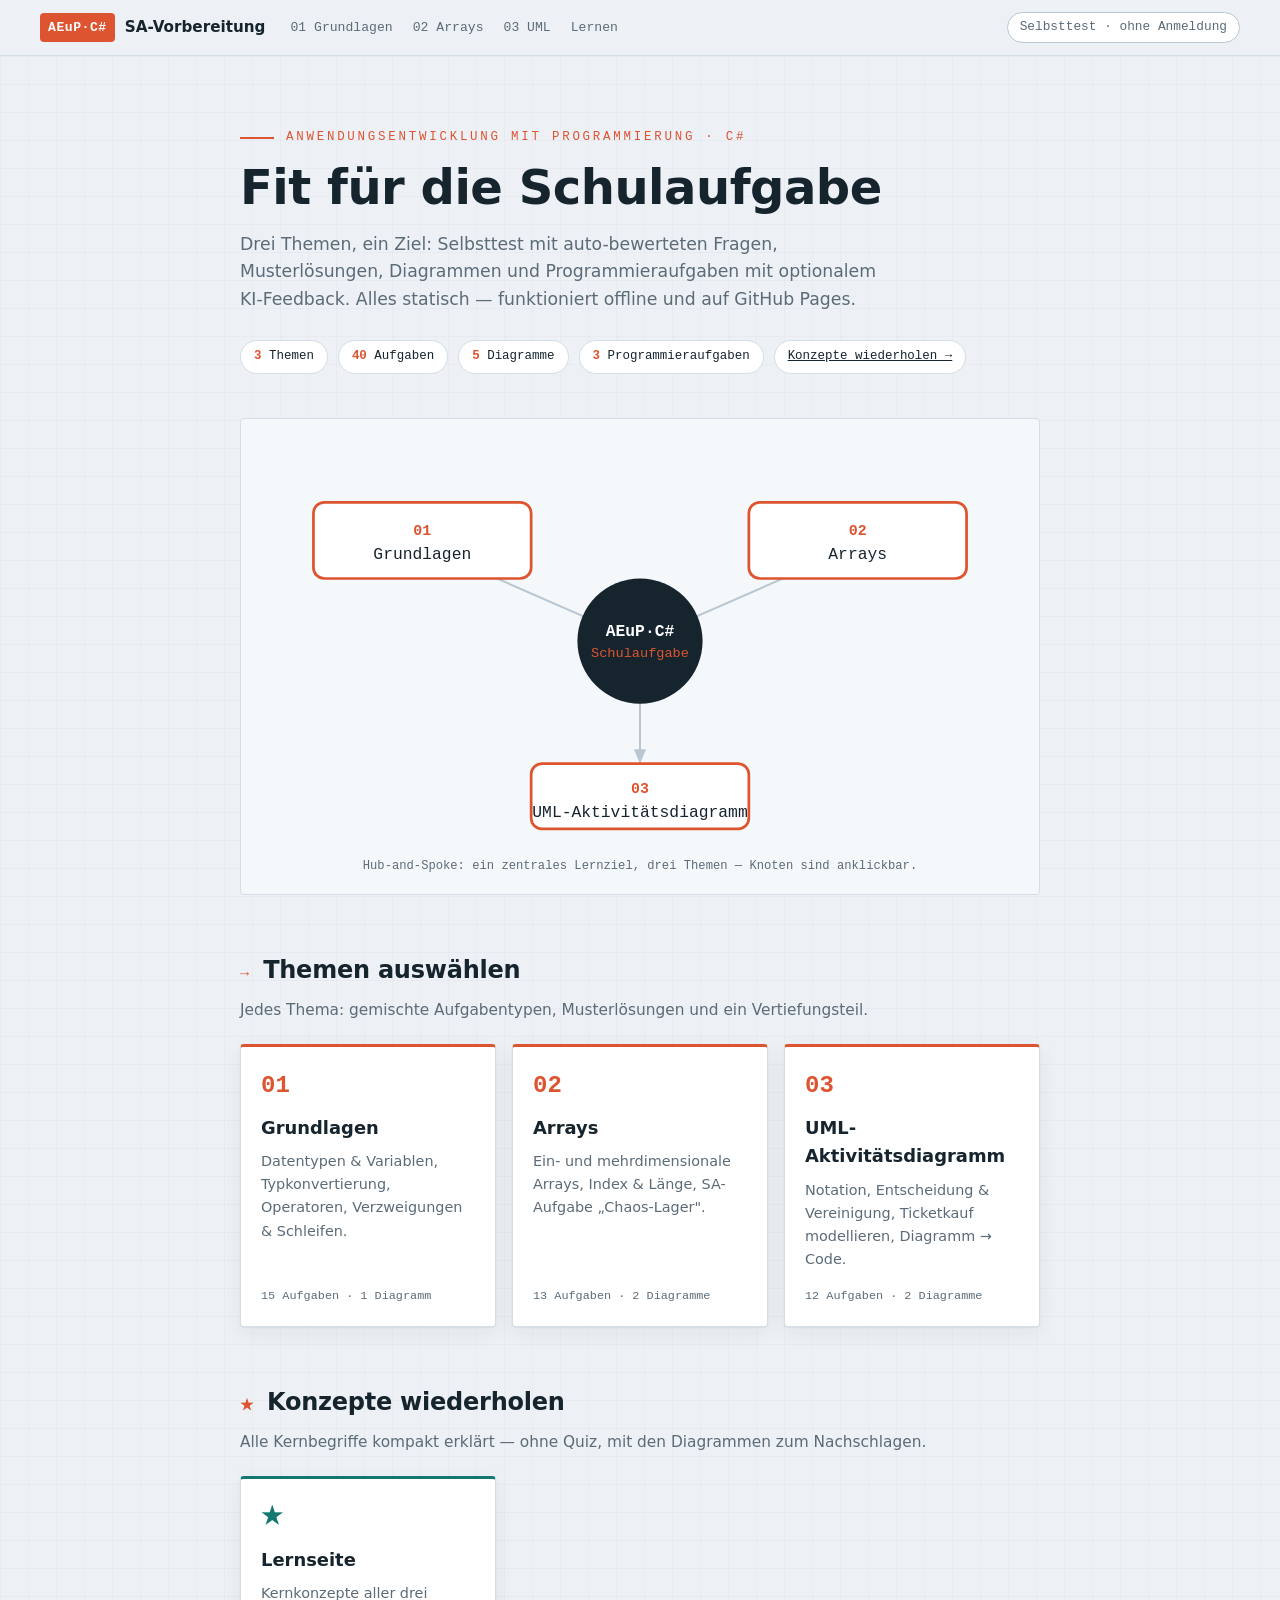
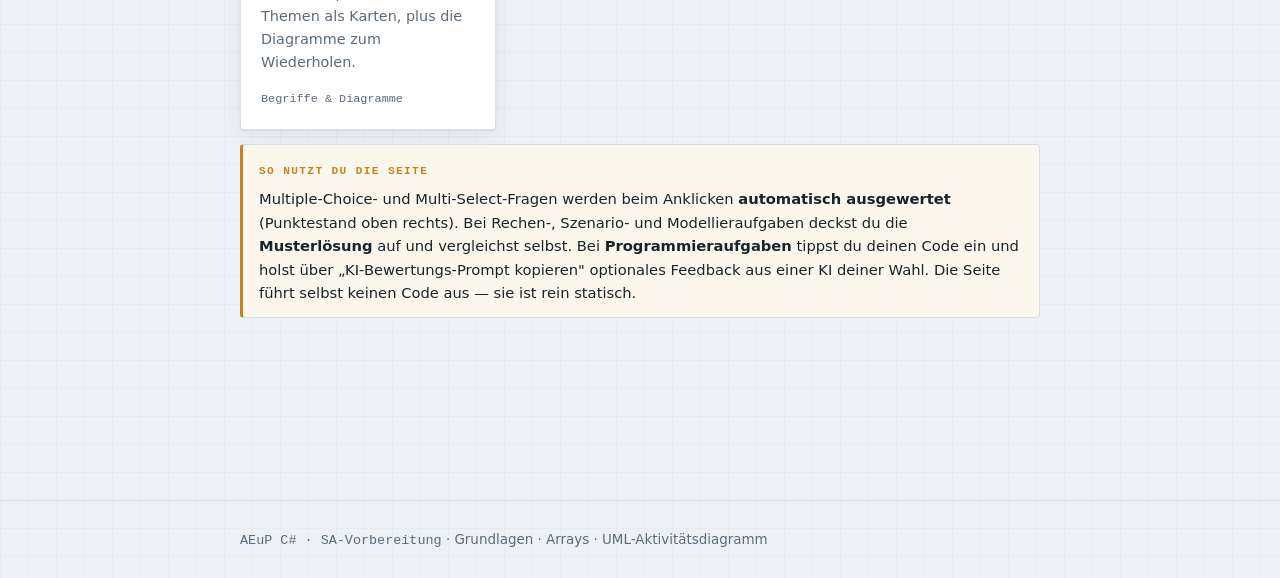
==== index.html @ 7bc51b45 "Website created" ====
<!DOCTYPE html>
<html lang="de">
<head>
<meta charset="utf-8">
<meta name="viewport" content="width=device-width, initial-scale=1">
<title>AEuP C# — SA-Vorbereitung: Grundlagen · Arrays · UML</title>
<link rel="stylesheet" href="assets/style.css">
</head>
<body>
<header class="topbar">
  <a class="brand" href="index.html"><span class="mark">AEuP·C#</span><b>SA-Vorbereitung</b></a>
  <nav class="topnav">
    <a href="01-grundlagen.html">01 Grundlagen</a>
    <a href="02-arrays.html">02 Arrays</a>
    <a href="03-uml-aktivitaetsdiagramm.html">03 UML</a>
    <a href="lernseite.html">Lernen</a>
  </nav>
  <div class="spacer"></div>
  <span class="scorechip">Selbsttest · ohne Anmeldung</span>
</header>
<main><div class="wrap">

  <section class="hero">
    <p class="eyebrow">Anwendungsentwicklung mit Programmierung · C#</p>
    <h1>Fit für die Schulaufgabe</h1>
    <p class="lede">Drei Themen, ein Ziel: Selbsttest mit auto-bewerteten Fragen, Musterlösungen, Diagrammen
      und Programmieraufgaben mit optionalem KI-Feedback. Alles statisch — funktioniert offline und auf GitHub&nbsp;Pages.</p>
    <div class="hero-meta">
      <span class="pill"><b>3</b> Themen</span>
      <span class="pill"><b>40</b> Aufgaben</span>
      <span class="pill"><b>5</b> Diagramme</span>
      <span class="pill"><b>3</b> Programmieraufgaben</span>
      <a class="pill" href="lernseite.html">Konzepte wiederholen →</a>
    </div>
  </section>

  <figure class="diagram">
    <svg viewBox="0 0 560 300" role="img" aria-label="Navigation: zentrale SA-Vorbereitung mit drei Themen">
      <defs>
        <marker id="nav-arr" markerWidth="9" markerHeight="9" refX="7" refY="3" orient="auto">
          <path d="M0,0 L7,3 L0,6 Z" fill="#B9C7D2"/>
        </marker>
      </defs>
      <!-- spokes -->
      <line x1="280" y1="150" x2="120" y2="80"  stroke="#B9C7D2" stroke-width="1.5" marker-end="url(#nav-arr)"/>
      <line x1="280" y1="150" x2="440" y2="80"  stroke="#B9C7D2" stroke-width="1.5" marker-end="url(#nav-arr)"/>
      <line x1="280" y1="150" x2="280" y2="240" stroke="#B9C7D2" stroke-width="1.5" marker-end="url(#nav-arr)"/>
      <!-- hub -->
      <circle cx="280" cy="150" r="46" fill="#16242E"/>
      <text x="280" y="146" text-anchor="middle" fill="#fff" style="font-family:var(--font-mono);font-size:12px;font-weight:700">AEuP·C#</text>
      <text x="280" y="162" text-anchor="middle" fill="#DD5430" style="font-family:var(--font-mono);font-size:10px">Schulaufgabe</text>
      <!-- node 1: Grundlagen -->
      <a href="01-grundlagen.html">
        <rect x="40" y="48" width="160" height="56" rx="8" fill="#fff" stroke="#DD5430" stroke-width="2"/>
        <text x="120" y="72" text-anchor="middle" style="font-family:var(--font-mono);font-size:11px;fill:#DD5430;font-weight:700">01</text>
        <text x="120" y="90" text-anchor="middle" class="svg-label">Grundlagen</text>
      </a>
      <!-- node 2: Arrays -->
      <a href="02-arrays.html">
        <rect x="360" y="48" width="160" height="56" rx="8" fill="#fff" stroke="#DD5430" stroke-width="2"/>
        <text x="440" y="72" text-anchor="middle" style="font-family:var(--font-mono);font-size:11px;fill:#DD5430;font-weight:700">02</text>
        <text x="440" y="90" text-anchor="middle" class="svg-label">Arrays</text>
      </a>
      <!-- node 3: UML -->
      <a href="03-uml-aktivitaetsdiagramm.html">
        <rect x="200" y="240" width="160" height="48" rx="8" fill="#fff" stroke="#DD5430" stroke-width="2"/>
        <text x="280" y="262" text-anchor="middle" style="font-family:var(--font-mono);font-size:11px;fill:#DD5430;font-weight:700">03</text>
        <text x="280" y="279" text-anchor="middle" class="svg-label">UML-Aktivitätsdiagramm</text>
      </a>
    </svg>
    <figcaption>Hub-and-Spoke: ein zentrales Lernziel, drei Themen — Knoten sind anklickbar.</figcaption>
  </figure>

  <div class="sec-head"><span class="ix">→</span><h2>Themen auswählen</h2></div>
  <p class="sec-sub">Jedes Thema: gemischte Aufgabentypen, Musterlösungen und ein Vertiefungsteil.</p>
  <div class="topic-grid">
    <a class="topic-card" href="01-grundlagen.html">
      <span class="tc-num">01</span>
      <h3>Grundlagen</h3>
      <p>Datentypen &amp; Variablen, Typkonvertierung, Operatoren, Verzweigungen &amp; Schleifen.</p>
      <span class="tc-meta">15 Aufgaben · 1 Diagramm</span>
    </a>
    <a class="topic-card" href="02-arrays.html">
      <span class="tc-num">02</span>
      <h3>Arrays</h3>
      <p>Ein- und mehrdimensionale Arrays, Index &amp; Länge, SA-Aufgabe „Chaos-Lager".</p>
      <span class="tc-meta">13 Aufgaben · 2 Diagramme</span>
    </a>
    <a class="topic-card" href="03-uml-aktivitaetsdiagramm.html">
      <span class="tc-num">03</span>
      <h3>UML-Aktivitätsdiagramm</h3>
      <p>Notation, Entscheidung &amp; Vereinigung, Ticketkauf modellieren, Diagramm → Code.</p>
      <span class="tc-meta">12 Aufgaben · 2 Diagramme</span>
    </a>
  </div>

  <div class="sec-head"><span class="ix">★</span><h2>Konzepte wiederholen</h2></div>
  <p class="sec-sub">Alle Kernbegriffe kompakt erklärt — ohne Quiz, mit den Diagrammen zum Nachschlagen.</p>
  <div class="topic-grid">
    <a class="topic-card" href="lernseite.html" style="border-top-color:var(--accent-2)">
      <span class="tc-num" style="color:var(--accent-2)">★</span>
      <h3>Lernseite</h3>
      <p>Kernkonzepte aller drei Themen als Karten, plus die Diagramme zum Wiederholen.</p>
      <span class="tc-meta">Begriffe &amp; Diagramme</span>
    </a>
  </div>

  <div class="note">
    <span class="lbl">So nutzt du die Seite</span>
    <p style="margin:.4em 0 0">Multiple-Choice- und Multi-Select-Fragen werden beim Anklicken <strong>automatisch ausgewertet</strong>
    (Punktestand oben rechts). Bei Rechen-, Szenario- und Modellieraufgaben deckst du die <strong>Musterlösung</strong> auf und
    vergleichst selbst. Bei <strong>Programmieraufgaben</strong> tippst du deinen Code ein und holst über
    „KI-Bewertungs-Prompt kopieren" optionales Feedback aus einer KI deiner Wahl. Die Seite führt selbst keinen Code aus —
    sie ist rein statisch.</p>
  </div>

</div></main>
<footer class="foot"><div class="wrap"><span class="mono">AEuP C# · SA-Vorbereitung</span> · Grundlagen · Arrays · UML-Aktivitätsdiagramm</div></footer>
</body>
</html>
---- assets/style.css ----
/* =========================================================================
   IT-Lernmaterial · Selbsttest-Website
   Visual identity: signal-orange + deep teal on cool blue-grey paper.
   Monospace carries all technical tokens — the subject's own vernacular.
   ========================================================================= */

:root {
  --ground:      #EDF1F5;
  --surface:     #FFFFFF;
  --surface-2:   #F5F8FB;
  --ink:         #16242E;
  --muted:       #5C6B78;
  --line:        #D4DEE6;
  --line-strong: #B9C7D2;
  --accent:      #DD5430;  /* signal orange — structure, emphasis */
  --accent-deep: #B23E1F;
  --accent-tint: #FBEAE3;
  --accent-2:    #15786E;  /* teal — correct / solutions */
  --accent-2-tint:#E4F1EF;
  --warn:        #B5462F;
  --gold:        #C6841E;

  --font-display: "Segoe UI Semibold","Segoe UI",system-ui,-apple-system,sans-serif;
  --font-body:    "Segoe UI",system-ui,-apple-system,"Helvetica Neue",sans-serif;
  --font-mono:    "Cascadia Code","Cascadia Mono","Consolas",ui-monospace,"SF Mono",monospace;

  --maxw: 880px;
  --radius: 4px;
  --shadow: 0 1px 2px rgba(22,36,46,.06), 0 6px 22px rgba(22,36,46,.06);
}

* { box-sizing: border-box; }

html { scroll-behavior: smooth; scroll-padding-top: 84px; }

body {
  margin: 0;
  font-family: var(--font-body);
  color: var(--ink);
  background: var(--ground);
  line-height: 1.6;
  -webkit-font-smoothing: antialiased;
  background-image:
    linear-gradient(rgba(22,36,46,.022) 1px, transparent 1px),
    linear-gradient(90deg, rgba(22,36,46,.022) 1px, transparent 1px);
  background-size: 28px 28px;
}

/* ---------- top bar ---------------------------------------------------- */
.topbar {
  position: sticky; top: 0; z-index: 50;
  display: flex; align-items: center; gap: 16px;
  padding: 12px clamp(16px,4vw,40px);
  background: rgba(237,241,245,.86);
  backdrop-filter: blur(8px);
  border-bottom: 1px solid var(--line);
}
.brand { display: flex; align-items: center; gap: 10px; text-decoration: none; color: var(--ink); }
.brand .mark {
  font-family: var(--font-mono); font-weight: 700; letter-spacing: .04em;
  background: var(--accent); color: #fff; padding: 4px 8px; border-radius: var(--radius);
  font-size: .82rem;
}
.brand .mark .slash { opacity: .6; }
.brand b { font-weight: 700; font-size: .95rem; }
.brand span.sub { color: var(--muted); font-size: .8rem; }
.topbar .spacer { flex: 1; }
.topnav { display: flex; gap: 2px; flex-wrap: wrap; }
.topnav a {
  font-family: var(--font-mono); font-size: .82rem; text-decoration: none;
  color: var(--muted); padding: 5px 9px; border-radius: var(--radius);
}
.topnav a:hover { color: var(--ink); background: var(--surface-2); }
.topnav a.current { color: #fff; background: var(--accent); }

/* score chip */
.scorechip {
  font-family: var(--font-mono); font-size: .8rem; color: var(--muted);
  border: 1px solid var(--line-strong); border-radius: 999px; padding: 4px 12px;
  background: var(--surface); white-space: nowrap;
}
.scorechip b { color: var(--accent-2); }

/* ---------- layout ----------------------------------------------------- */
.wrap { max-width: var(--maxw); margin: 0 auto; padding: 0 clamp(16px,4vw,40px); }
main { padding-bottom: 96px; }

/* ---------- hero ------------------------------------------------------- */
.hero { padding: clamp(36px,7vw,72px) 0 clamp(28px,4vw,40px); }
.eyebrow {
  font-family: var(--font-mono); font-size: .78rem; letter-spacing: .22em;
  text-transform: uppercase; color: var(--accent); margin: 0 0 14px;
  display: flex; align-items: center; gap: 12px;
}
.eyebrow::before { content:""; width: 34px; height: 2px; background: var(--accent); display:inline-block; }

.hero-num {
  font-family: var(--font-mono); font-weight: 700;
  font-size: clamp(3.4rem,12vw,7rem); line-height: .9; color: var(--ink);
  display: flex; align-items: baseline; gap: .15em;
}
.hero-num .hash { color: var(--accent); font-size: .5em; }
h1 {
  font-family: var(--font-display); font-weight: 700;
  font-size: clamp(1.8rem,4.4vw,3rem); line-height: 1.06; margin: 6px 0 0;
  letter-spacing: -.01em;
}
.hero .lede { font-size: 1.08rem; color: var(--muted); max-width: 60ch; margin: 18px 0 0; }

.hero-meta { display: flex; flex-wrap: wrap; gap: 10px; margin-top: 26px; }
.pill {
  font-family: var(--font-mono); font-size: .78rem; color: var(--ink);
  background: var(--surface); border: 1px solid var(--line); border-radius: 999px;
  padding: 6px 13px;
}
.pill b { color: var(--accent); }

/* ---------- section heads --------------------------------------------- */
.sec-head { margin: 56px 0 8px; display: flex; align-items: baseline; gap: 14px; }
.sec-head .ix {
  font-family: var(--font-mono); color: var(--accent); font-weight: 700; font-size: .95rem;
}
.sec-head h2 {
  font-family: var(--font-display); font-weight: 700; font-size: 1.5rem; margin: 0;
  letter-spacing: -.01em;
}
.sec-sub { color: var(--muted); margin: 0 0 22px; font-size: .96rem; }
hr.rule { border: 0; border-top: 1px solid var(--line); margin: 0; }

/* ---------- question cards -------------------------------------------- */
.q {
  background: var(--surface); border: 1px solid var(--line); border-radius: var(--radius);
  box-shadow: var(--shadow); margin: 18px 0; overflow: hidden;
  border-left: 3px solid var(--line-strong);
}
.q.answered-ok  { border-left-color: var(--accent-2); }
.q.answered-bad { border-left-color: var(--accent); }

.q-head {
  display: flex; align-items: center; gap: 12px;
  padding: 14px 22px 0;
}
.q-num {
  font-family: var(--font-mono); font-weight: 700; color: var(--accent); font-size: .95rem;
}
.q-type {
  font-family: var(--font-mono); font-size: .68rem; letter-spacing: .12em; text-transform: uppercase;
  color: var(--muted); border: 1px solid var(--line); border-radius: 999px; padding: 2px 9px;
}
.q-type.calc { color: var(--accent-deep); border-color: var(--accent-tint); background: var(--accent-tint); }
.q-pts { margin-left: auto; font-family: var(--font-mono); font-size: .72rem; color: var(--muted); }

.q-body { padding: 12px 22px 4px; }
.q-text { margin: 0 0 14px; font-size: 1.02rem; }
.q-text strong { font-weight: 700; }
.q-body code, .mono { font-family: var(--font-mono); }
.q-body code {
  background: var(--surface-2); border: 1px solid var(--line); border-radius: 3px;
  padding: .05em .4em; font-size: .92em;
}

/* options */
.q-options { list-style: none; margin: 0 0 8px; padding: 0; display: grid; gap: 8px; }
.opt {
  display: flex; align-items: flex-start; gap: 11px;
  padding: 11px 14px; border: 1px solid var(--line); border-radius: var(--radius);
  cursor: pointer; transition: background .12s, border-color .12s; background: var(--surface);
  font-size: .98rem;
}
.opt:hover { background: var(--surface-2); border-color: var(--line-strong); }
.opt .tick {
  flex: none; width: 20px; height: 20px; border: 1.5px solid var(--line-strong);
  border-radius: 50%; display: grid; place-items: center; margin-top: 1px;
  font-family: var(--font-mono); font-size: .7rem; color: transparent;
}
.opt[data-multi="true"] .tick { border-radius: 4px; }
.q-options.locked .opt { cursor: default; }
.opt.picked { border-color: var(--ink); background: var(--surface-2); }
.opt.picked .tick { background: var(--ink); border-color: var(--ink); color: #fff; }
.q-options:not(.locked) .opt.picked .tick::after { content: "✓"; }
.opt.correct   { border-color: var(--accent-2); background: var(--accent-2-tint); }
.opt.correct .tick { background: var(--accent-2); border-color: var(--accent-2); color:#fff; }
.opt.wrong     { border-color: var(--warn); background: var(--accent-tint); }
.opt.wrong .tick { background: var(--warn); border-color: var(--warn); color:#fff; }
.opt.reveal-correct { border-color: var(--accent-2); }
.opt.reveal-correct .tick { color: var(--accent-2); border-color: var(--accent-2); }

/* reveal button + solution */
.q-foot { padding: 4px 22px 18px; display: flex; gap: 10px; flex-wrap: wrap; }
.q-reveal {
  font-family: var(--font-mono); font-size: .82rem; cursor: pointer;
  background: transparent; color: var(--accent-2); border: 1px solid var(--accent-2);
  border-radius: var(--radius); padding: 7px 14px; transition: background .12s,color .12s;
}
.q-reveal:hover { background: var(--accent-2); color: #fff; }
.q-reveal[aria-expanded="true"] { background: var(--accent-2); color:#fff; }
.q-check {
  font-family: var(--font-mono); font-size: .82rem; cursor: pointer;
  background: var(--ink); color: #fff; border: 1px solid var(--ink);
  border-radius: var(--radius); padding: 7px 14px;
}
.q-check:hover { background: #0e1920; }

.q-solution {
  margin: 14px 22px 20px; padding: 16px 18px;
  background: var(--accent-2-tint); border: 1px solid #BFE0DB; border-left: 3px solid var(--accent-2);
  border-radius: var(--radius); font-size: .96rem;
}
.q-solution[hidden] { display: none; }
.q-solution .sol-label {
  font-family: var(--font-mono); font-size: .68rem; letter-spacing: .14em; text-transform: uppercase;
  color: var(--accent-2); font-weight: 700; display: block; margin-bottom: 8px;
}
.q-solution p { margin: 0 0 8px; }
.q-solution p:last-child { margin-bottom: 0; }
.q-solution ul, .q-solution ol { margin: 6px 0; padding-left: 22px; }
.q-solution li { margin: 4px 0; }
.q-solution code {
  font-family: var(--font-mono); background: rgba(255,255,255,.7);
  border: 1px solid #BFE0DB; border-radius: 3px; padding: .04em .35em;
}
.q-solution .step {
  font-family: var(--font-mono); font-size: .9rem; background: rgba(255,255,255,.75);
  border: 1px solid #CFE5E1; border-radius: 4px; padding: 8px 12px; margin: 8px 0; white-space: pre-wrap;
}
.tag-mistake {
  display:inline-block; font-family:var(--font-mono); font-size:.7rem; color:var(--warn);
  background:var(--accent-tint); border:1px solid #EBC9BD; border-radius:999px; padding:1px 8px; margin-right:6px;
}

/* ---------- figures / diagrams ---------------------------------------- */
figure.diagram {
  margin: 4px 0 16px; padding: 18px; background: var(--surface-2);
  border: 1px solid var(--line); border-radius: var(--radius); overflow-x: auto;
}
figure.diagram svg { display: block; max-width: 100%; height: auto; margin: 0 auto; }
figure.diagram figcaption {
  font-family: var(--font-mono); font-size: .76rem; color: var(--muted);
  margin-top: 12px; text-align: center;
}
.svg-label { font-family: var(--font-mono); font-size: 12px; fill: var(--ink); }
.svg-label-sm { font-family: var(--font-mono); font-size: 10px; fill: var(--muted); }
.svg-title { font-family: var(--font-body); font-weight: 700; font-size: 13px; fill: var(--ink); }

/* ---------- gallery page ---------------------------------------------- */
.gal-nav { display: flex; flex-wrap: wrap; gap: 8px; margin-top: 18px; }
.gal-nav a.pill { text-decoration: none; transition: border-color .15s, transform .15s; }
.gal-nav a.pill:hover { border-color: var(--line-strong); transform: translateY(-2px); }
.gal-nav .cnt {
  font-family: var(--font-mono); font-size: .7rem; color: var(--accent); margin-left: 4px;
}
.sec-sub .src-link { color: var(--accent); text-decoration: none; font-weight: 600; }
.sec-sub .src-link:hover { text-decoration: underline; }
.gal-grid {
  display: grid; grid-template-columns: repeat(auto-fill, minmax(360px, 1fr));
  gap: 16px; margin-top: 8px;
}
.gal-item { display: flex; }
.gal-item figure.diagram { margin: 0; width: 100%; }

/* ---------- learning page (concept review) ---------------------------- */
.learn-grid {
  display: grid; grid-template-columns: repeat(auto-fill, minmax(260px, 1fr));
  gap: 12px; margin: 8px 0 18px;
}
.learn-card {
  background: var(--surface); border: 1px solid var(--line); border-radius: var(--radius);
  border-left: 3px solid var(--accent-2); padding: 14px 16px; box-shadow: var(--shadow);
}
.learn-card .lc-term {
  font-family: var(--font-mono); font-weight: 700; color: var(--accent-2);
  font-size: .92rem; display: block; margin-bottom: 5px;
}
.learn-card .lc-def { margin: 0; font-size: .92rem; color: var(--ink); }
.learn-card .lc-def code {
  font-family: var(--font-mono); background: var(--surface-2);
  border: 1px solid var(--line); border-radius: 3px; padding: .04em .35em; font-size: .9em;
}

/* ---------- reference tables ------------------------------------------ */
.tbl-wrap { overflow-x: auto; margin: 4px 0 12px; }
table.ref {
  border-collapse: collapse; width: 100%; font-size: .9rem; background: var(--surface);
}
table.ref th, table.ref td { border: 1px solid var(--line); padding: 8px 11px; text-align: left; vertical-align: top; }
table.ref th { background: var(--ink); color: #fff; font-weight: 600; font-size: .82rem; }
table.ref tr:nth-child(even) td { background: var(--surface-2); }
table.ref code, table.ref .mono { font-family: var(--font-mono); font-size: .9em; }

/* ---------- callouts --------------------------------------------------- */
.note {
  border: 1px solid var(--line); border-left: 3px solid var(--gold); background: #FCF7EC;
  border-radius: var(--radius); padding: 12px 16px; margin: 14px 0; font-size: .92rem;
}
.note .lbl { font-family: var(--font-mono); font-size: .7rem; letter-spacing:.12em; text-transform:uppercase; color: var(--gold); font-weight:700; }

/* ---------- index page topic grid ------------------------------------- */
.topic-grid { display: grid; grid-template-columns: repeat(auto-fill,minmax(250px,1fr)); gap: 16px; margin: 8px 0 0; }
.topic-card {
  display: flex; flex-direction: column; gap: 8px; text-decoration: none; color: var(--ink);
  background: var(--surface); border: 1px solid var(--line); border-radius: var(--radius);
  padding: 20px; box-shadow: var(--shadow); transition: transform .14s, border-color .14s, box-shadow .14s;
  border-top: 3px solid var(--accent);
}
.topic-card:hover { transform: translateY(-3px); border-color: var(--line-strong);
  box-shadow: 0 8px 30px rgba(22,36,46,.12); }
.topic-card .tc-num { font-family: var(--font-mono); font-weight: 700; color: var(--accent); font-size: 1.5rem; }
.topic-card h3 { font-family: var(--font-display); margin: 0; font-size: 1.12rem; }
.topic-card p { margin: 0; color: var(--muted); font-size: .9rem; }
.topic-card .tc-meta { margin-top: auto; font-family: var(--font-mono); font-size: .74rem; color: var(--muted); padding-top: 8px; }

/* ---------- pager (prev/next) ----------------------------------------- */
.pager { display: flex; justify-content: space-between; gap: 12px; margin-top: 64px; }
.pager a {
  flex: 1; text-decoration: none; color: var(--ink); background: var(--surface);
  border: 1px solid var(--line); border-radius: var(--radius); padding: 16px 18px;
  transition: border-color .14s, background .14s;
}
.pager a:hover { border-color: var(--accent); }
.pager a.next { text-align: right; }
.pager a span { display: block; font-family: var(--font-mono); font-size: .72rem; color: var(--muted); letter-spacing:.1em; text-transform:uppercase; }
.pager a b { font-weight: 700; }
.pager a[aria-disabled="true"] { opacity: .4; pointer-events: none; }

/* ---------- controls bar ---------------------------------------------- */
.controls { display: flex; flex-wrap: wrap; gap: 10px; align-items: center; margin: 8px 0 24px; }
.btn {
  font-family: var(--font-mono); font-size: .82rem; cursor: pointer; border-radius: var(--radius);
  padding: 8px 15px; border: 1px solid var(--line-strong); background: var(--surface); color: var(--ink);
  transition: background .12s, border-color .12s, color .12s;
}
.btn:hover { border-color: var(--accent); }
.btn.primary { background: var(--accent); border-color: var(--accent); color: #fff; }
.btn.primary:hover { background: var(--accent-deep); border-color: var(--accent-deep); }

/* ---------- footer ----------------------------------------------------- */
.foot { border-top: 1px solid var(--line); margin-top: 72px; padding: 28px 0; color: var(--muted); font-size: .84rem; }
.foot .mono { font-family: var(--font-mono); }

/* ---------- accessibility & motion ------------------------------------ */
:focus-visible { outline: 2px solid var(--accent); outline-offset: 2px; }
@media (prefers-reduced-motion: reduce) {
  * { animation: none !important; transition: none !important; scroll-behavior: auto; }
}
@media (max-width: 620px) {
  .topnav { display: none; }
  .q-head, .q-body, .q-foot { padding-left: 16px; padding-right: 16px; }
  .q-solution { margin-left: 16px; margin-right: 16px; }
}
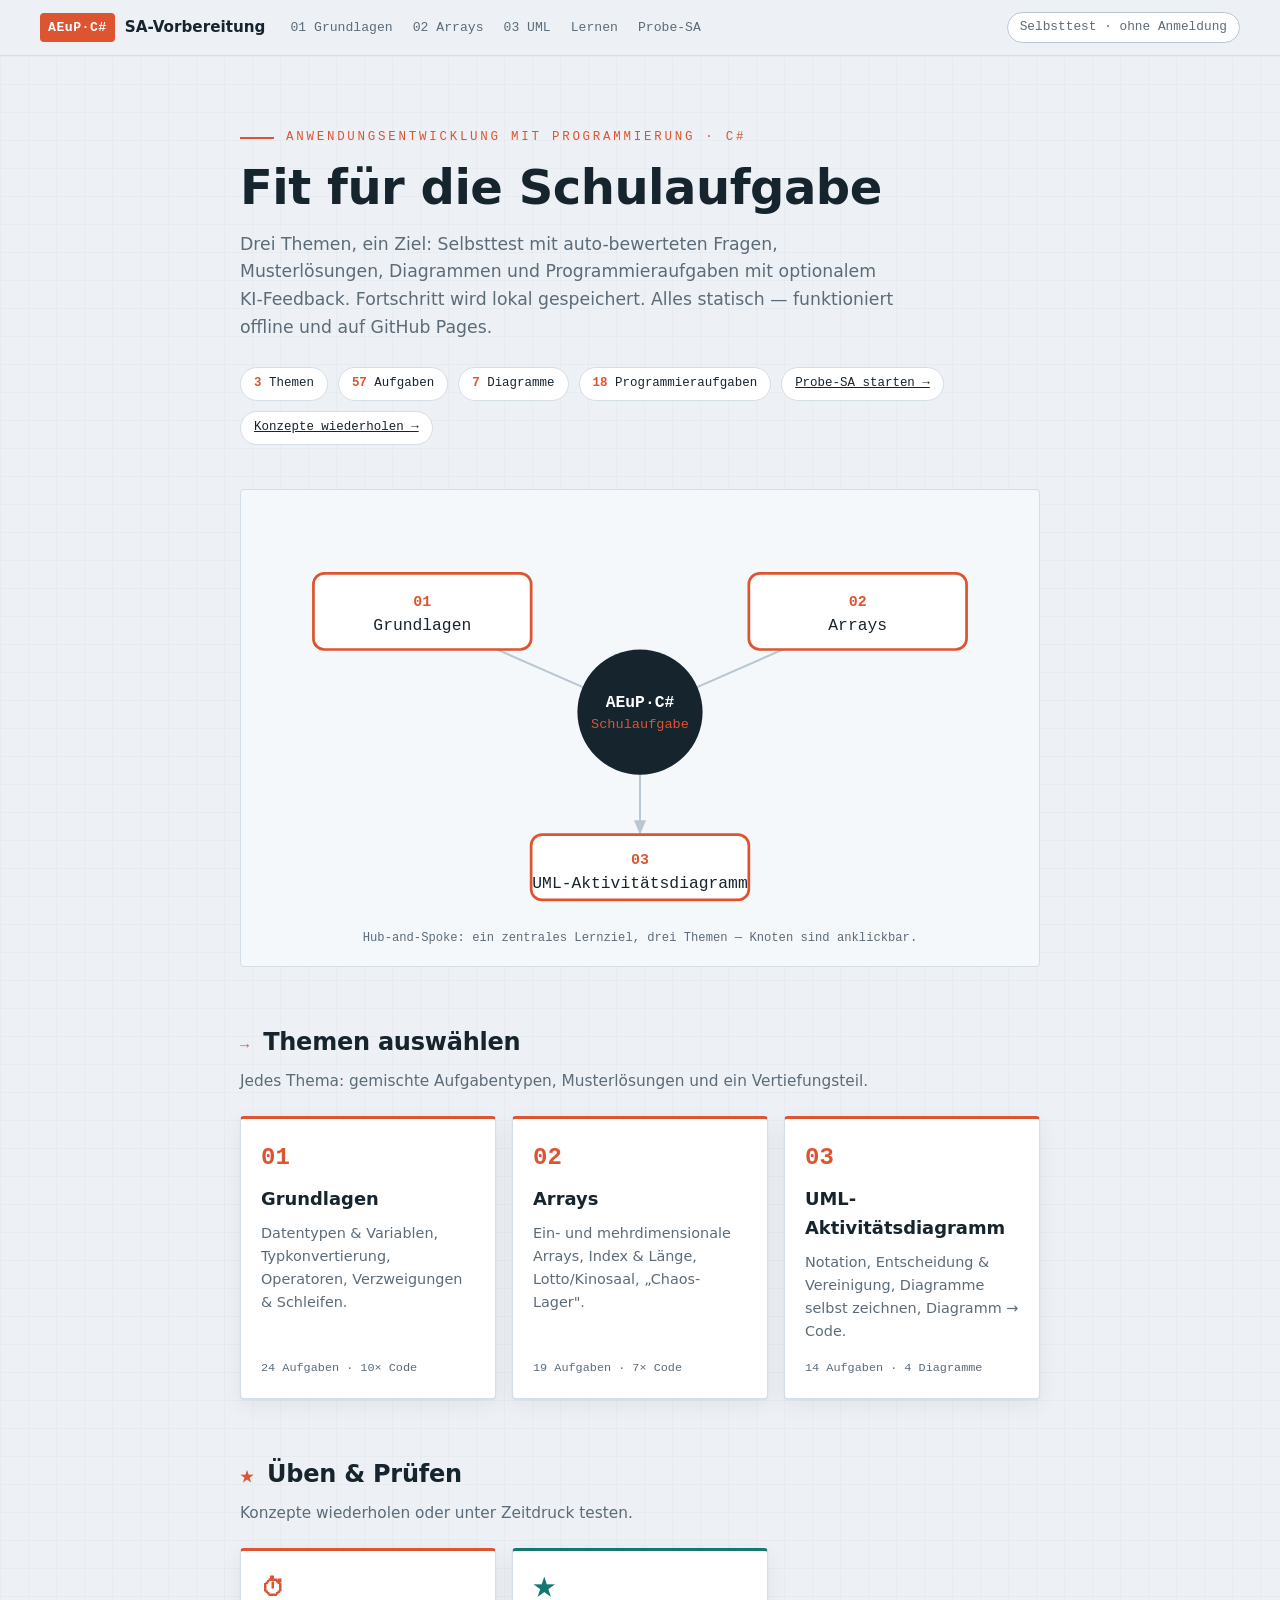
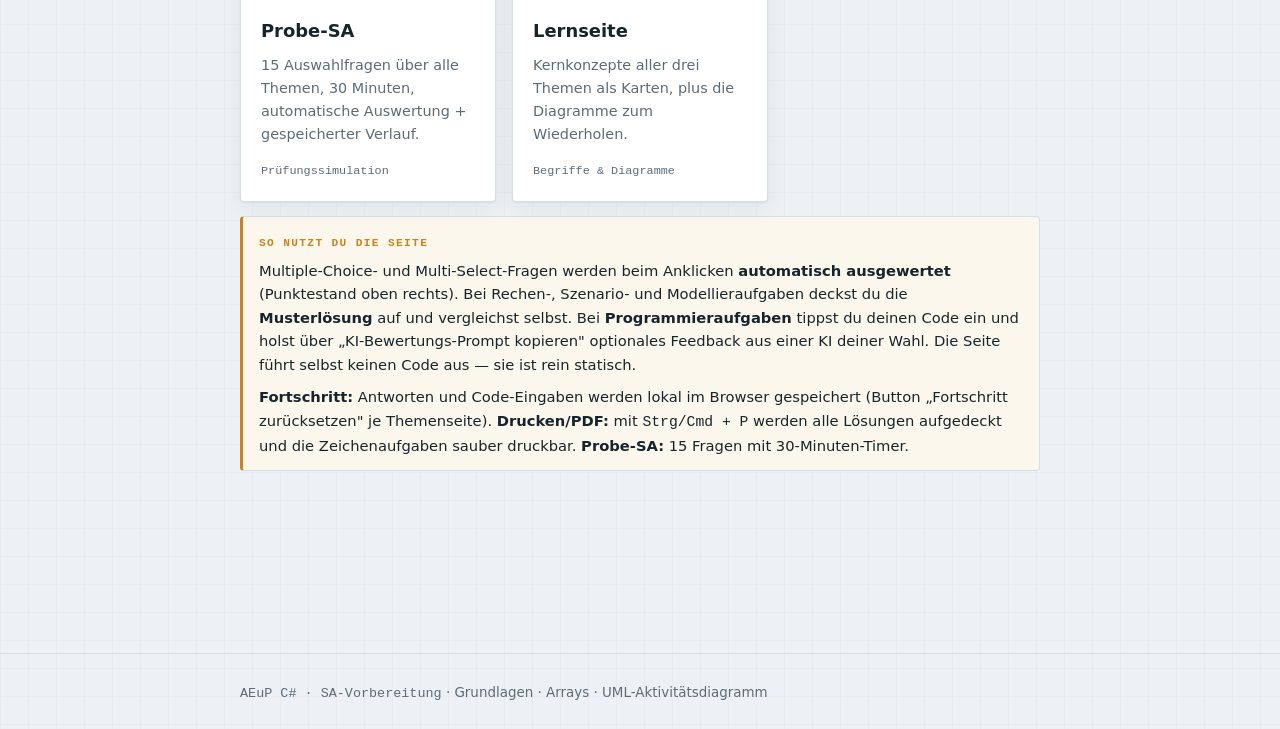
==== commit e992520d: "Updated and Added more tasks" ====
--- a/index.html
+++ b/index.html
@@ -5,6 +5,7 @@
 <meta name="viewport" content="width=device-width, initial-scale=1">
 <title>AEuP C# — SA-Vorbereitung: Grundlagen · Arrays · UML</title>
 <link rel="stylesheet" href="assets/style.css">
+<link rel="stylesheet" href="assets/print.css">
 </head>
 <body>
 <header class="topbar">
@@ -14,6 +15,7 @@
     <a href="02-arrays.html">02 Arrays</a>
     <a href="03-uml-aktivitaetsdiagramm.html">03 UML</a>
     <a href="lernseite.html">Lernen</a>
+    <a href="pruefung.html">Probe-SA</a>
   </nav>
   <div class="spacer"></div>
   <span class="scorechip">Selbsttest · ohne Anmeldung</span>
@@ -24,12 +26,14 @@
     <p class="eyebrow">Anwendungsentwicklung mit Programmierung · C#</p>
     <h1>Fit für die Schulaufgabe</h1>
     <p class="lede">Drei Themen, ein Ziel: Selbsttest mit auto-bewerteten Fragen, Musterlösungen, Diagrammen
-      und Programmieraufgaben mit optionalem KI-Feedback. Alles statisch — funktioniert offline und auf GitHub&nbsp;Pages.</p>
+      und Programmieraufgaben mit optionalem KI-Feedback. Fortschritt wird lokal gespeichert. Alles statisch —
+      funktioniert offline und auf GitHub&nbsp;Pages.</p>
     <div class="hero-meta">
       <span class="pill"><b>3</b> Themen</span>
-      <span class="pill"><b>40</b> Aufgaben</span>
-      <span class="pill"><b>5</b> Diagramme</span>
-      <span class="pill"><b>3</b> Programmieraufgaben</span>
+      <span class="pill"><b>57</b> Aufgaben</span>
+      <span class="pill"><b>7</b> Diagramme</span>
+      <span class="pill"><b>18</b> Programmieraufgaben</span>
+      <a class="pill" href="pruefung.html">Probe-SA starten →</a>
       <a class="pill" href="lernseite.html">Konzepte wiederholen →</a>
     </div>
   </section>
@@ -78,25 +82,31 @@
       <span class="tc-num">01</span>
       <h3>Grundlagen</h3>
       <p>Datentypen &amp; Variablen, Typkonvertierung, Operatoren, Verzweigungen &amp; Schleifen.</p>
-      <span class="tc-meta">15 Aufgaben · 1 Diagramm</span>
+      <span class="tc-meta">24 Aufgaben · 10× Code</span>
     </a>
     <a class="topic-card" href="02-arrays.html">
       <span class="tc-num">02</span>
       <h3>Arrays</h3>
-      <p>Ein- und mehrdimensionale Arrays, Index &amp; Länge, SA-Aufgabe „Chaos-Lager".</p>
-      <span class="tc-meta">13 Aufgaben · 2 Diagramme</span>
+      <p>Ein- und mehrdimensionale Arrays, Index &amp; Länge, Lotto/Kinosaal, „Chaos-Lager".</p>
+      <span class="tc-meta">19 Aufgaben · 7× Code</span>
     </a>
     <a class="topic-card" href="03-uml-aktivitaetsdiagramm.html">
       <span class="tc-num">03</span>
       <h3>UML-Aktivitätsdiagramm</h3>
-      <p>Notation, Entscheidung &amp; Vereinigung, Ticketkauf modellieren, Diagramm → Code.</p>
-      <span class="tc-meta">12 Aufgaben · 2 Diagramme</span>
+      <p>Notation, Entscheidung &amp; Vereinigung, Diagramme selbst zeichnen, Diagramm → Code.</p>
+      <span class="tc-meta">14 Aufgaben · 4 Diagramme</span>
     </a>
   </div>
 
-  <div class="sec-head"><span class="ix">★</span><h2>Konzepte wiederholen</h2></div>
-  <p class="sec-sub">Alle Kernbegriffe kompakt erklärt — ohne Quiz, mit den Diagrammen zum Nachschlagen.</p>
+  <div class="sec-head"><span class="ix">★</span><h2>Üben &amp; Prüfen</h2></div>
+  <p class="sec-sub">Konzepte wiederholen oder unter Zeitdruck testen.</p>
   <div class="topic-grid">
+    <a class="topic-card" href="pruefung.html">
+      <span class="tc-num">⏱</span>
+      <h3>Probe-SA</h3>
+      <p>15 Auswahlfragen über alle Themen, 30 Minuten, automatische Auswertung + gespeicherter Verlauf.</p>
+      <span class="tc-meta">Prüfungssimulation</span>
+    </a>
     <a class="topic-card" href="lernseite.html" style="border-top-color:var(--accent-2)">
       <span class="tc-num" style="color:var(--accent-2)">★</span>
       <h3>Lernseite</h3>
@@ -112,6 +122,9 @@
     vergleichst selbst. Bei <strong>Programmieraufgaben</strong> tippst du deinen Code ein und holst über
     „KI-Bewertungs-Prompt kopieren" optionales Feedback aus einer KI deiner Wahl. Die Seite führt selbst keinen Code aus —
     sie ist rein statisch.</p>
+    <p style="margin:.6em 0 0"><strong>Fortschritt:</strong> Antworten und Code-Eingaben werden lokal im Browser gespeichert
+    (Button „Fortschritt zurücksetzen" je Themenseite). <strong>Drucken/PDF:</strong> mit <code>Strg/Cmd&nbsp;+&nbsp;P</code> werden
+    alle Lösungen aufgedeckt und die Zeichenaufgaben sauber druckbar. <strong>Probe-SA:</strong> 15 Fragen mit 30-Minuten-Timer.</p>
   </div>
 
 </div></main>
--- a/assets/print.css
+++ b/assets/print.css
@@ -0,0 +1,33 @@
+/* Druck-/PDF-Ansicht — alle Seiten.
+   Blendet Bedienelemente aus, deckt ALLE Lösungen auf (zum Lernen auf Papier),
+   und sorgt für saubere Umbrüche. Wird zusätzlich zu style.css eingebunden. */
+@media print {
+  :root { --shadow: none; }
+
+  body { background: #fff !important; background-image: none !important; color: #000; }
+
+  /* Bedienelemente und Navigation ausblenden */
+  .topbar, .controls, .pager, .gal-nav, .foot,
+  .q-foot, .q-reveal, .q-check, .q-copyprompt, .code-hint { display: none !important; }
+
+  main { padding-bottom: 0; }
+  .wrap { max-width: 100%; padding: 0 8mm; }
+
+  /* Alle Lösungen sichtbar machen (auch normalerweise eingeklappte) */
+  .q-solution[hidden], .q-solution { display: block !important; }
+
+  /* Karten nicht über Seitenränder zerreißen */
+  .q, figure.diagram, .learn-card, .topic-card { break-inside: avoid; page-break-inside: avoid; }
+  .sec-head { break-after: avoid; page-break-after: avoid; }
+
+  /* Eingabefelder als leere Linien zum Beschriften drucken */
+  .code-input { min-height: 120px; border: 1px solid #999; background: #fff; }
+
+  /* Diagramme klar in Schwarz/Weiß */
+  figure.diagram { background: #fff !important; border: 1px solid #ccc; }
+  .q-solution pre { background: #f4f4f4 !important; border: 1px solid #ccc; }
+  .q-solution pre code { color: #111 !important; }
+
+  a[href]::after { content: ""; } /* keine URL-Anhänge */
+  @page { margin: 14mm 10mm; }
+}
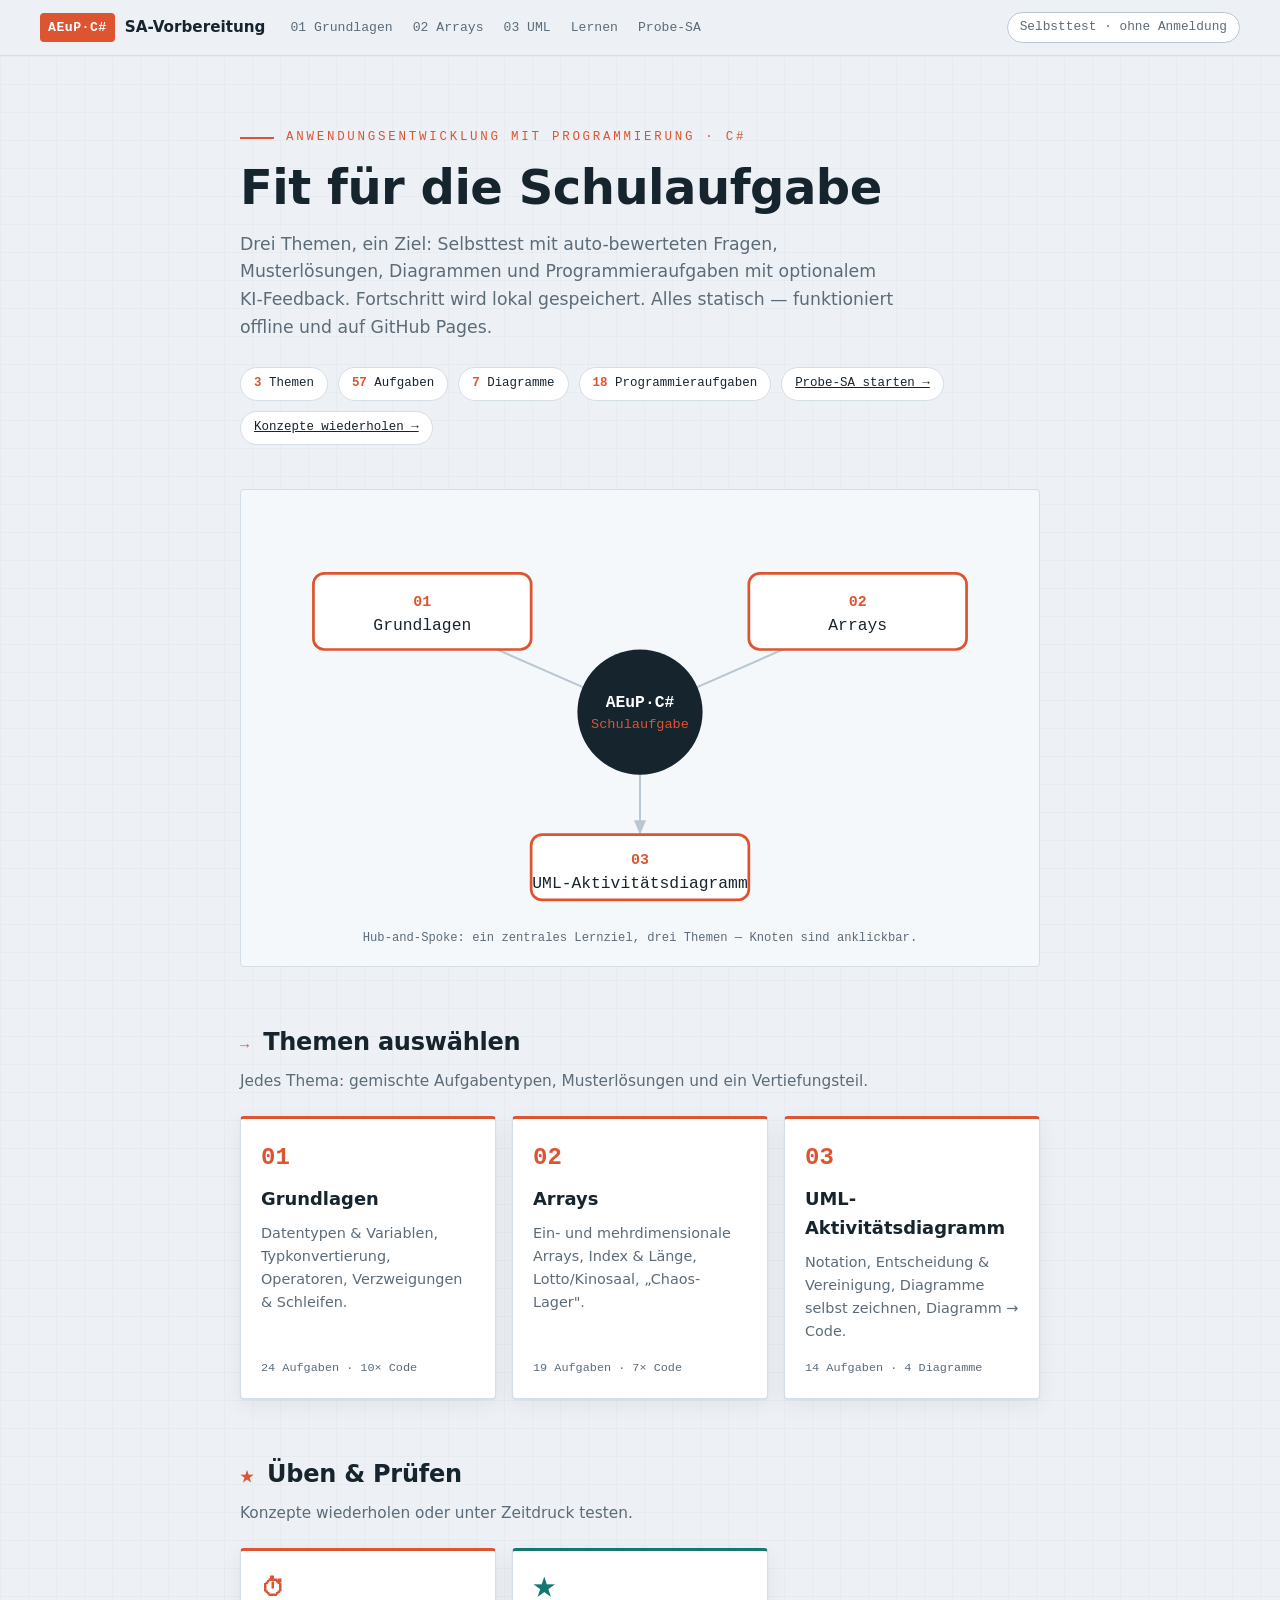
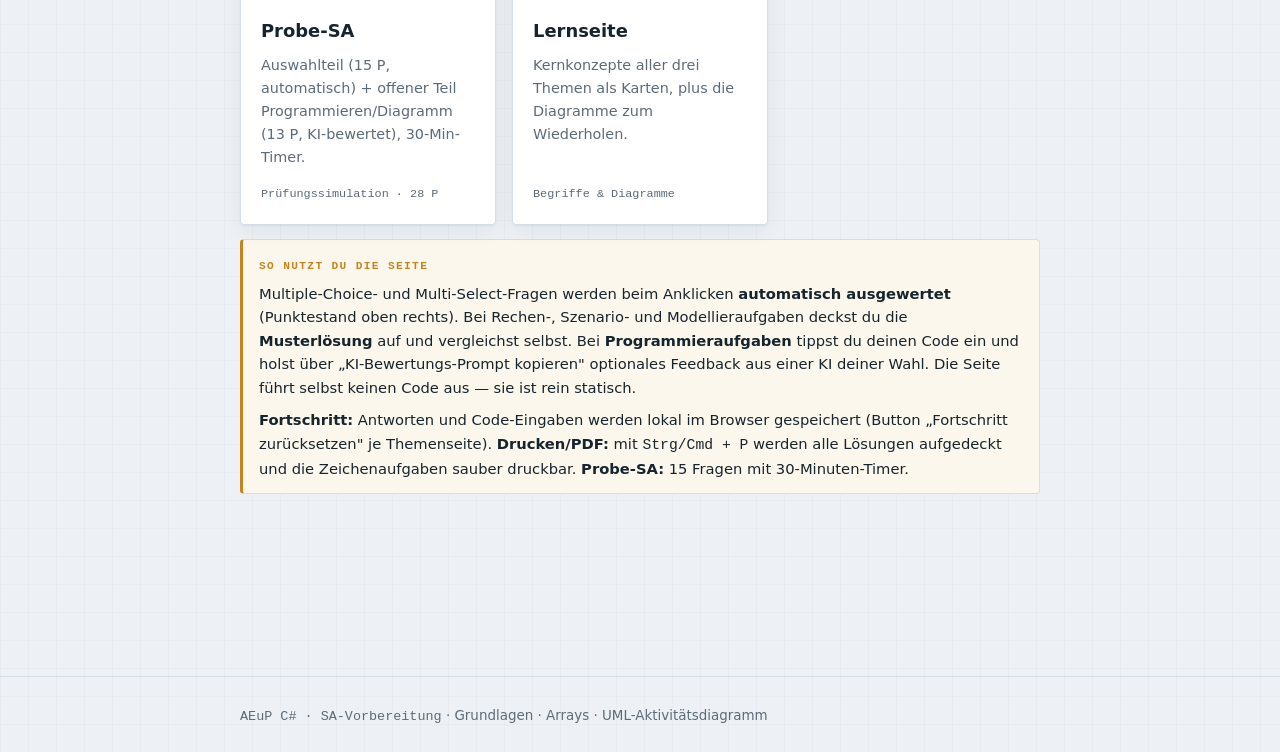
==== commit 78feb52c: "Extended Testing" ====
--- a/index.html
+++ b/index.html
@@ -104,8 +104,8 @@
     <a class="topic-card" href="pruefung.html">
       <span class="tc-num">⏱</span>
       <h3>Probe-SA</h3>
-      <p>15 Auswahlfragen über alle Themen, 30 Minuten, automatische Auswertung + gespeicherter Verlauf.</p>
-      <span class="tc-meta">Prüfungssimulation</span>
+      <p>Auswahlteil (15 P, automatisch) + offener Teil Programmieren/Diagramm (13 P, KI-bewertet), 30-Min-Timer.</p>
+      <span class="tc-meta">Prüfungssimulation · 28 P</span>
     </a>
     <a class="topic-card" href="lernseite.html" style="border-top-color:var(--accent-2)">
       <span class="tc-num" style="color:var(--accent-2)">★</span>
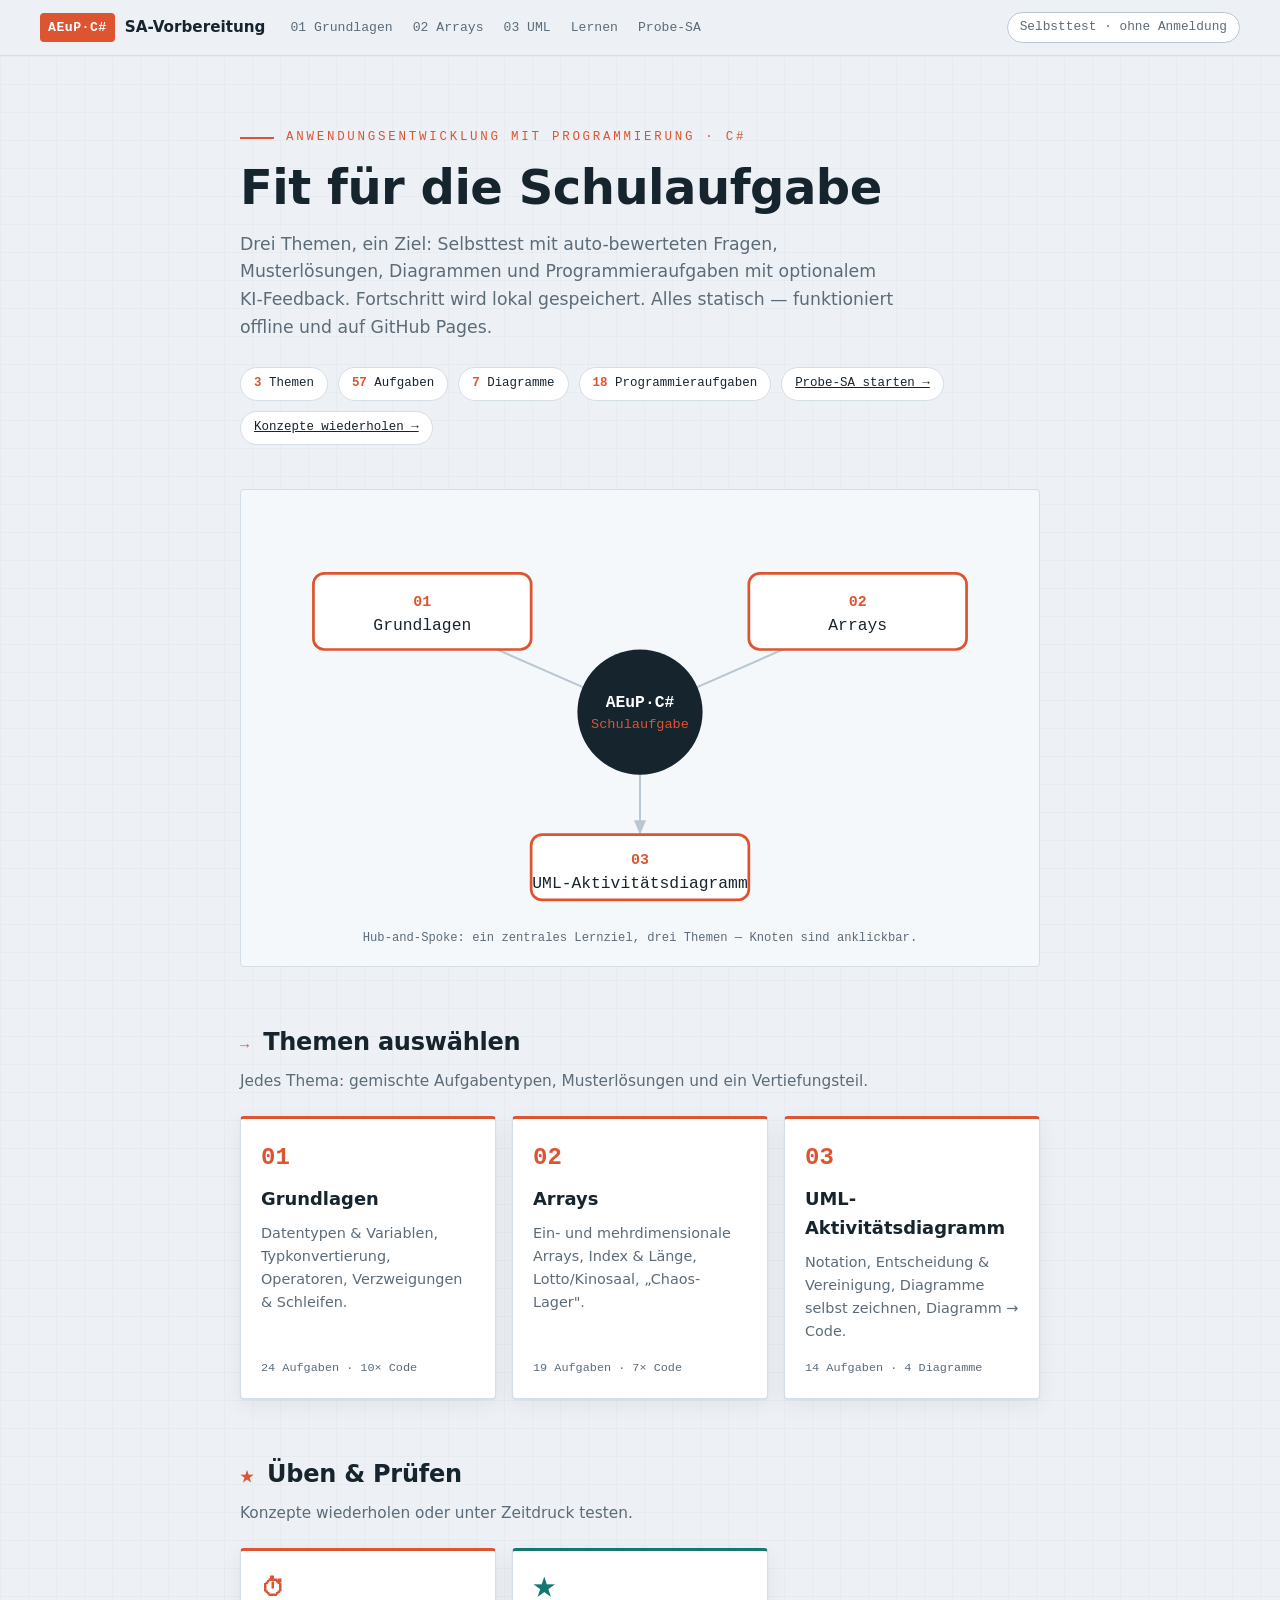
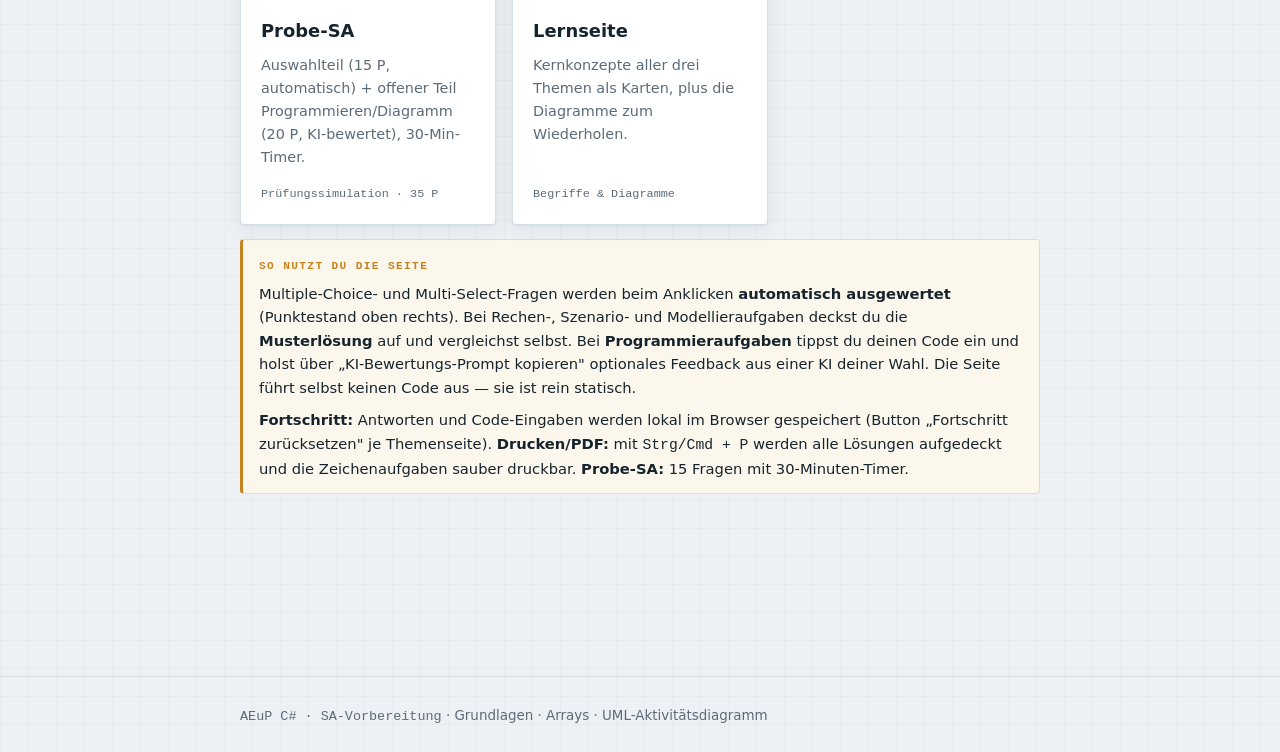
==== commit 6a46667b: "Probe-SA: Landing-Karte an neue Punkte angleichen (20 P / 35 P) Co-Authored-By: Claude Opus 4.8 (1M " ====
--- a/index.html
+++ b/index.html
@@ -104,8 +104,8 @@
     <a class="topic-card" href="pruefung.html">
       <span class="tc-num">⏱</span>
       <h3>Probe-SA</h3>
-      <p>Auswahlteil (15 P, automatisch) + offener Teil Programmieren/Diagramm (13 P, KI-bewertet), 30-Min-Timer.</p>
-      <span class="tc-meta">Prüfungssimulation · 28 P</span>
+      <p>Auswahlteil (15 P, automatisch) + offener Teil Programmieren/Diagramm (20 P, KI-bewertet), 30-Min-Timer.</p>
+      <span class="tc-meta">Prüfungssimulation · 35 P</span>
     </a>
     <a class="topic-card" href="lernseite.html" style="border-top-color:var(--accent-2)">
       <span class="tc-num" style="color:var(--accent-2)">★</span>
